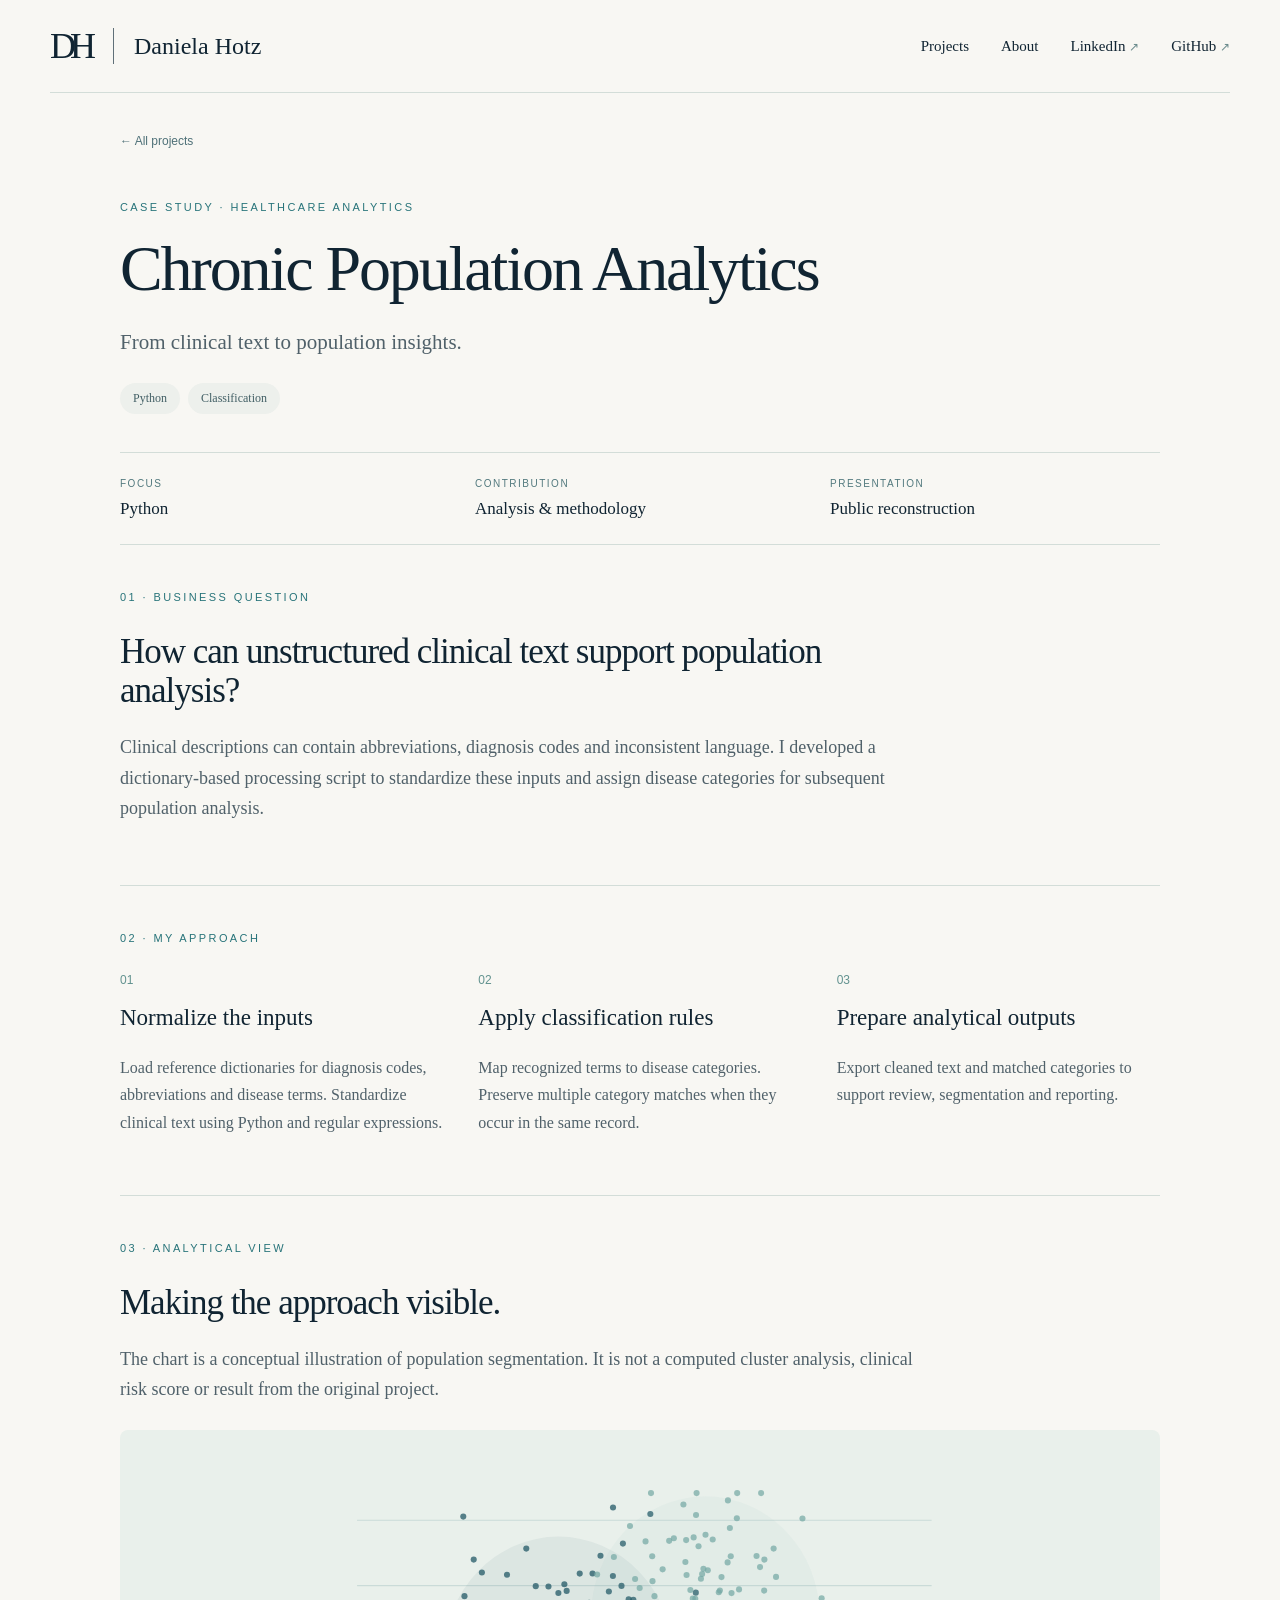
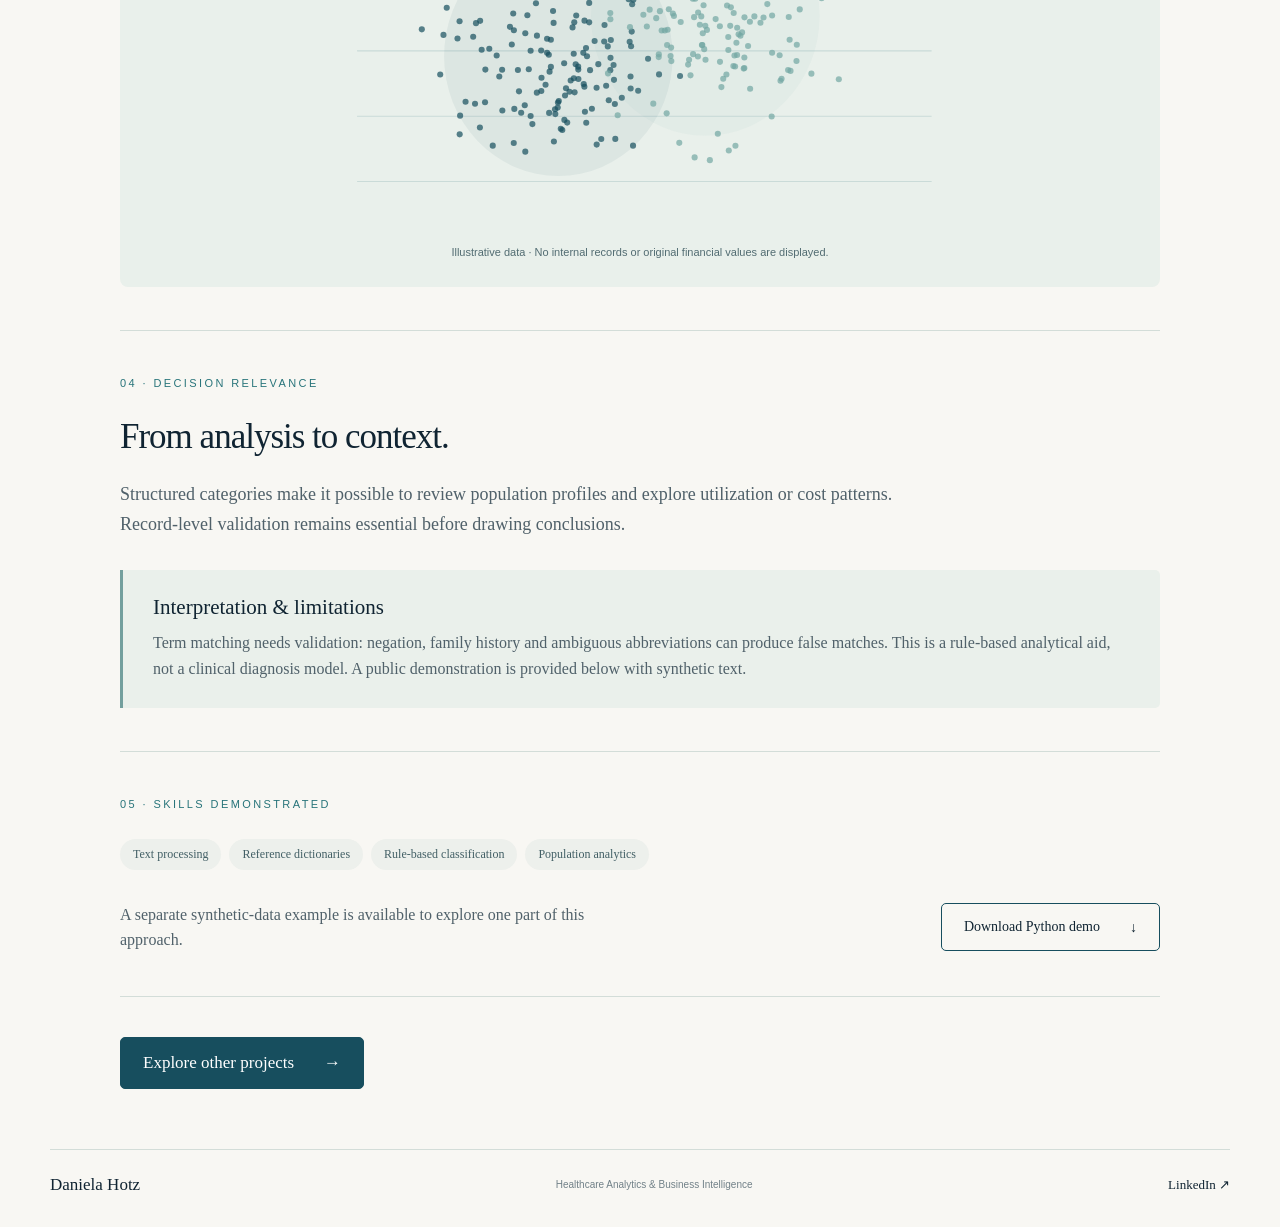
==== cases/chronic-population.html @ 1782ce65 "Add healthcare analytics portfolio with responsive case studies" ====
<!doctype html><html lang="en"><head><meta charset="utf-8"><meta name="viewport" content="width=device-width,initial-scale=1"><meta name="description" content="Daniela Hotz — Healthcare analytics, cost analysis, statistical modeling and business intelligence portfolio."><meta name="theme-color" content="#f8f7f3"><title>Chronic Population Analytics | Daniela Hotz</title><link rel="icon" href="../assets/favicon.svg" type="image/svg+xml"><link rel="stylesheet" href="../assets/style.css"></head><body><a class="skip" href="#main">Skip to content</a><header class="wrap header"><a class="brand" href="../index.html"><span class="monogram">DH</span><span>Daniela Hotz</span></a><nav aria-label="Main navigation"><a href="../index.html#projects">Projects</a><a href="../index.html#about">About</a><a href="https://www.linkedin.com/in/danielahotz/" target="_blank" rel="noopener noreferrer">LinkedIn <span aria-hidden="true">↗</span></a><a href="https://github.com/DHOTZ8/" target="_blank" rel="noopener noreferrer">GitHub <span aria-hidden="true">↗</span></a></nav></header><main id="main" class="wrap case"><a class="back" href="../index.html#projects">← All projects</a><p class="eyebrow">Case study · Healthcare analytics</p><h1>Chronic Population Analytics</h1><p class="lead">From clinical text to population insights.</p><div class="tags"><span>Python</span><span>Classification</span></div><div class="case-meta"><div><span>Focus</span><strong>Python</strong></div><div><span>Contribution</span><strong>Analysis &amp; methodology</strong></div><div><span>Presentation</span><strong>Public reconstruction</strong></div></div><section class="case-section"><p class="eyebrow">01 · Business question</p><h2>How can unstructured clinical text support population analysis?</h2><p>Clinical descriptions can contain abbreviations, diagnosis codes and inconsistent language. I developed a dictionary-based processing script to standardize these inputs and assign disease categories for subsequent population analysis.</p></section><section class="case-section"><p class="eyebrow">02 · My approach</p><div class="method-grid"><article><span class="step-number">01</span><h3>Normalize the inputs</h3><p>Load reference dictionaries for diagnosis codes, abbreviations and disease terms. Standardize clinical text using Python and regular expressions.</p></article><article><span class="step-number">02</span><h3>Apply classification rules</h3><p>Map recognized terms to disease categories. Preserve multiple category matches when they occur in the same record.</p></article><article><span class="step-number">03</span><h3>Prepare analytical outputs</h3><p>Export cleaned text and matched categories to support review, segmentation and reporting.</p></article></div></section><section class="case-section"><p class="eyebrow">03 · Analytical view</p><h2>Making the approach visible.</h2><p>The chart is a conceptual illustration of population segmentation. It is not a computed cluster analysis, clinical risk score or result from the original project.</p><figure class="case-figure"><img src="../assets/population.svg" alt="Illustrative population chart, not original project results"><figcaption>Illustrative data · No internal records or original financial values are displayed.</figcaption></figure></section><section class="case-section"><p class="eyebrow">04 · Decision relevance</p><h2>From analysis to context.</h2><p>Structured categories make it possible to review population profiles and explore utilization or cost patterns. Record-level validation remains essential before drawing conclusions.</p><div class="limitation"><h3>Interpretation &amp; limitations</h3><p>Term matching needs validation: negation, family history and ambiguous abbreviations can produce false matches. This is a rule-based analytical aid, not a clinical diagnosis model. A public demonstration is provided below with synthetic text.</p></div></section><section class="case-section"><p class="eyebrow">05 · Skills demonstrated</p><div class="tags"><span>Text processing</span><span>Reference dictionaries</span><span>Rule-based classification</span><span>Population analytics</span></div><div class="demo-download"><p>A separate synthetic-data example is available to explore one part of this approach.</p><a class="button" href="../code/classification_demo.py" download>Download Python demo <span>↓</span></a></div></section><div class="case-end"><a class="button primary" href="../index.html#projects">Explore other projects <span>→</span></a></div></main><footer class="wrap footer"><a href="../index.html">Daniela Hotz</a><span>Healthcare Analytics &amp; Business Intelligence</span><a href="https://www.linkedin.com/in/danielahotz/" target="_blank" rel="noopener noreferrer">LinkedIn ↗</a></footer></body></html>
---- assets/style.css ----
:root{--paper:#f8f7f3;--navy:#102432;--muted:#50616a;--teal:#174e5e;--soft:#e9f0ec;--line:#d3ddd8;--serif:Georgia,'Times New Roman',serif}*{box-sizing:border-box}html{scroll-behavior:smooth;scroll-padding-top:28px}body{margin:0;background:var(--paper);color:var(--navy);font-family:var(--serif);-webkit-font-smoothing:antialiased}a{color:inherit;text-decoration:none}a:hover{color:#277a80}a:focus-visible{outline:3px solid #2b7c83;outline-offset:5px}img{display:block;width:100%}.wrap{width:min(1180px,calc(100% - 80px));margin:auto}.header{display:flex;justify-content:space-between;align-items:center;padding:28px 0;border-bottom:1px solid var(--line);gap:20px}.brand{display:flex;align-items:center;gap:20px;font-size:24px;white-space:nowrap}.monogram{font-size:36px;letter-spacing:-6px;border-right:1px solid #607078;padding-right:23px;line-height:1}.header nav{display:flex;gap:32px;font-size:15px}.header nav span{font-family:Arial,sans-serif;font-size:12px;color:#698a8b}.hero{padding:66px 0 65px;display:grid;grid-template-columns:1.13fr 1fr;gap:58px;align-items:center}.eyebrow{font-family:Arial,sans-serif;color:#28747a;font-size:11px;letter-spacing:2.4px;text-transform:uppercase;font-weight:500;line-height:1.8;margin:0 0 24px}h1,h2,h3,p{margin-top:0}h1{font-weight:400;font-size:clamp(44px,4.55vw,65px);line-height:1.04;letter-spacing:-2.1px;margin-bottom:25px}h2{font-weight:400;font-size:43px;line-height:1.12;letter-spacing:-1px;margin-bottom:28px}h3{font-weight:400;font-size:24px;line-height:1.2}.hero-description{font-size:22px;line-height:1.5;max-width:490px;margin-bottom:28px;color:#294453}.actions{display:flex;gap:14px;flex-wrap:wrap}.button{display:inline-flex;align-items:center;justify-content:space-between;gap:30px;padding:15px 22px;border:1px solid var(--teal);border-radius:5px;font-size:17px;transition:background .18s,color .18s}.button span{font-family:Arial,sans-serif}.button:hover{background:#e7eeeb;color:var(--teal)}.button.primary{background:var(--teal);color:#fff}.button.primary:hover{background:#286b73}.tools{font-size:13px;letter-spacing:1px;line-height:1.7;margin:31px 0 0;color:var(--muted)}.tools b{padding:0 9px;font-weight:400}.hero-art{background:linear-gradient(135deg,#eaf1ed,#dcebe6);border-radius:10px;position:relative;overflow:hidden;min-height:420px;padding:37px 22px 20px}.chart-label{font-family:Arial,sans-serif;font-size:10px;color:#46686b;position:absolute;right:16px;top:15px;background:#dce9e4;border-radius:4px;padding:6px 9px;letter-spacing:.2px}.hero-art img{margin-top:10px}.hero-art-bottom{border-top:1px solid #d0e0da;padding:22px 8px 0;display:flex;align-items:center;gap:26px}.donut{width:98px;height:98px;border-radius:50%;background:conic-gradient(#164e5e 0 36%,#6ea1a1 36% 70%,#bed7cf 70% 100%);position:relative;flex-shrink:0}.donut:after{content:'';position:absolute;inset:20px;background:#e3eee8;border-radius:50%}.mini-label{font-family:Arial,sans-serif;font-size:9px;letter-spacing:1.5px;color:#52767a}.hero-art-bottom p{margin:8px 0 0;font-size:22px;line-height:1.3;color:#315b64}.projects{border-top:1px solid var(--line);padding-top:32px}.section-kicker{display:flex;align-items:center;gap:22px;margin-bottom:22px}.section-kicker .eyebrow{margin:0;white-space:nowrap}.section-kicker>span{height:1px;background:var(--line);flex:1}.cards{display:grid;grid-template-columns:repeat(3,1fr);gap:19px}.card{border:1px solid var(--line);border-radius:7px;overflow:hidden;transition:transform .2s,box-shadow .2s}.card:hover{transform:translateY(-4px);box-shadow:0 12px 30px #173c4710}.card-image{display:block;position:relative;background:#edf2ee;margin:16px 16px 0;border-radius:5px;overflow:hidden;padding:9px}.card-image .chart-label{font-size:8px;top:7px;right:7px;padding:4px 6px}.card-body{padding:21px 22px 24px}.card h3{font-size:23px;margin-bottom:10px;letter-spacing:-.3px}.card p{font-size:17px;color:var(--muted);line-height:1.45;min-height:50px;margin-bottom:19px}.tags{display:flex;flex-wrap:wrap;gap:8px}.tags span{background:#edf0ec;border-radius:30px;padding:8px 13px;font-size:12px;color:#425f65}.text-link{display:flex;align-items:center;justify-content:space-between;margin-top:27px;font-size:16px}.text-link span{font-family:Arial,sans-serif;font-size:22px}.section-note{font-family:Arial,sans-serif;font-size:11px;color:#687980;margin-top:18px;line-height:1.6}.additional{display:grid;grid-template-columns:.8fr 1fr 1fr;gap:35px;align-items:center;border-top:1px solid var(--line);border-bottom:1px solid var(--line);padding:28px 0;margin-top:37px}.additional>span{font-size:16px}.additional>div{border-left:1px solid var(--line);padding-left:30px;display:grid;grid-template-columns:30px 1fr;column-gap:16px}.additional strong{font-weight:400;font-size:18px}.additional small{grid-column:2;color:#617780;font-size:12px;margin-top:7px}.line-icon{font-size:31px;grid-row:span 2;line-height:1.1}.about{margin-top:55px;background:linear-gradient(120deg,#ecf1ec,#f0f2ee);border-radius:8px;padding:36px 40px}.about-intro{display:flex;gap:38px;align-items:center}.about h2{font-size:38px;margin-bottom:10px}.about .eyebrow{margin-bottom:8px}.lead{font-size:21px;color:var(--muted);line-height:1.5}.about .lead{margin:0}.circles{width:105px;height:88px;position:relative;flex-shrink:0}.circles:before,.circles:after{content:'';position:absolute;width:66px;height:66px;background:#6ea2a139;border-radius:50%;border:1px solid #87aaa629;left:0;top:20px}.circles:after{width:80px;height:80px;left:27px;top:0}.about-content{border-top:1px solid #d6dfd8;margin-top:28px;padding-top:26px;display:grid;grid-template-columns:1fr 1fr;gap:15px 35px}.about-content p{font-size:16px;line-height:1.65;color:#475d66}.education{grid-column:1/-1;display:flex;gap:10px;flex-wrap:wrap}.education span{font-family:Arial,sans-serif;font-size:11px;border:1px solid #d0dbd3;padding:8px 11px;border-radius:4px;color:#4d6469}.code-section{margin-top:60px;padding-bottom:50px;border-bottom:1px solid var(--line);display:grid;grid-template-columns:1fr 1fr;gap:60px;align-items:center}.code-section h2{font-size:36px;margin-bottom:14px}.code-section .eyebrow{margin-bottom:12px}.code-section p:not(.eyebrow){font-size:17px;color:var(--muted);line-height:1.6;margin-bottom:0}.code-links a{display:flex;justify-content:space-between;align-items:center;padding:22px 0;border-bottom:1px solid var(--line);font-size:19px}.code-links small{display:block;font-family:Arial,sans-serif;font-size:11px;color:#667b80;margin-top:8px}.contact{text-align:center;padding:60px 0}.contact h2{font-size:39px;margin-bottom:25px}.contact .eyebrow{margin-bottom:15px}.footer{display:flex;align-items:center;justify-content:space-between;gap:24px;padding:25px 0 32px;border-top:1px solid var(--line);font-size:17px}.footer>span{font-family:Arial,sans-serif;font-size:10px;color:#718188}.footer>a:last-child{font-size:13px}.skip{position:absolute;left:20px;top:-80px;padding:15px;background:#fff;z-index:10}.skip:focus{top:10px}.case{max-width:1040px;padding-top:38px}.back{display:inline-block;font-family:Arial,sans-serif;font-size:12px;color:#4f7178;margin-bottom:50px}.case>h1{max-width:800px;font-size:64px}.case>.lead{margin-bottom:24px}.case>.eyebrow{margin-bottom:18px}.case-meta{display:grid;grid-template-columns:repeat(3,1fr);gap:25px;padding:25px 0;border-top:1px solid var(--line);border-bottom:1px solid var(--line);margin-top:38px}.case-meta span{font-family:Arial,sans-serif;text-transform:uppercase;letter-spacing:1.5px;font-size:10px;color:#52797e;display:block;margin-bottom:10px}.case-meta strong{font-size:17px;font-weight:400}.case-section{padding:43px 0;border-bottom:1px solid var(--line)}.case-section h2{font-size:35px;max-width:740px;margin-bottom:22px}.case-section>p:not(.eyebrow),.case-section article p{font-size:18px;line-height:1.7;color:var(--muted);max-width:800px}.method-grid{display:grid;grid-template-columns:repeat(3,1fr);gap:35px}.step-number{color:#62928f;font-family:Arial,sans-serif;font-size:12px;display:block;margin-bottom:17px}.method-grid h3{font-size:23px}.case-section article p{font-size:16px}.case-figure{margin:25px 0 0;background:#e9f0eb;border-radius:8px;padding:25px}.case-figure img{max-height:370px}.case-figure figcaption{font-family:Arial,sans-serif;color:#526c72;font-size:11px;line-height:1.7;text-align:center;margin-top:18px}.limitation{padding:25px 30px;background:#eaf0eb;border-left:3px solid #739f9d;border-radius:0 5px 5px 0;margin-top:30px}.limitation h3{font-size:21px;margin-bottom:10px}.limitation p{font-size:16px;line-height:1.65;color:var(--muted);margin:0}.demo-download{display:flex;justify-content:space-between;align-items:center;gap:35px;margin-top:32px}.demo-download p{font-size:16px;line-height:1.6;color:var(--muted);max-width:490px;margin:0}.demo-download .button{font-size:14px;white-space:nowrap}.case-end{padding:40px 0 60px}
@media(min-width:1500px){h1{font-size:65px}}@media(max-width:1000px){.wrap{width:calc(100% - 48px)}.hero{gap:30px;padding-top:45px}.hero-art{min-height:350px}.hero h1{font-size:50px}.cards{gap:13px}.card-body{padding:18px}.card h3{font-size:21px}.additional{gap:18px}.additional>div{padding-left:18px}.about{padding:30px}.header nav{gap:22px}.brand{font-size:21px}.hero-art-bottom p{font-size:18px}.donut{width:78px;height:78px}.donut:after{inset:16px}}@media(max-width:700px){.wrap{width:calc(100% - 36px)}.header{flex-direction:column;align-items:flex-start;gap:24px;padding:22px 0}.brand{font-size:23px}.header nav{width:100%;justify-content:space-between;gap:12px;font-size:14px}.hero{grid-template-columns:1fr;gap:30px;padding:38px 0}.hero h1{font-size:48px;letter-spacing:-1.8px}.eyebrow{font-size:10px;letter-spacing:1.7px}.hero-description{font-size:20px}.hero-art{min-height:0;padding:32px 20px 24px}.hero-art img{max-height:240px}.hero-art-bottom{justify-content:center}.tools{font-size:11px;letter-spacing:.5px}.tools b{padding:0 6px}h2{font-size:34px}.cards{grid-template-columns:1fr;gap:24px}.card-image{padding:6px}.card-image img{max-height:235px}.card-body{padding:22px}.card h3{font-size:26px}.card p{min-height:0}.card-image .chart-label{font-size:9px}.additional{grid-template-columns:1fr;gap:23px;padding:25px 0}.additional>div{border-left:0;padding-left:0}.additional strong{font-size:20px}.about{padding:25px 22px;margin-top:35px}.about-intro{gap:18px}.circles{width:62px;height:65px}.circles:before{width:44px;height:44px;top:20px}.circles:after{width:53px;height:53px;left:16px}.about h2{font-size:29px}.about .lead{font-size:17px}.about-content{grid-template-columns:1fr;gap:0}.education{grid-column:auto}.code-section{grid-template-columns:1fr;gap:18px;margin-top:42px;padding-bottom:35px}.code-links a{font-size:18px}.contact{padding:42px 0}.contact h2{font-size:32px}.footer{flex-wrap:wrap;gap:15px}.footer>span{order:3;width:100%;line-height:1.6}.case{padding-top:25px}.case>h1{font-size:45px}.back{margin-bottom:35px}.case-meta{grid-template-columns:1fr;gap:22px}.case-section{padding:33px 0}.case-section h2{font-size:30px}.case-section>p:not(.eyebrow){font-size:17px}.method-grid{grid-template-columns:1fr;gap:22px}.method-grid article p{margin-bottom:0}.case-figure{padding:13px}.demo-download{flex-direction:column;align-items:flex-start;gap:20px}.limitation{padding:23px}.case-end{padding-bottom:40px}}
@media(prefers-reduced-motion:reduce){html{scroll-behavior:auto}*{transition:none!important}}
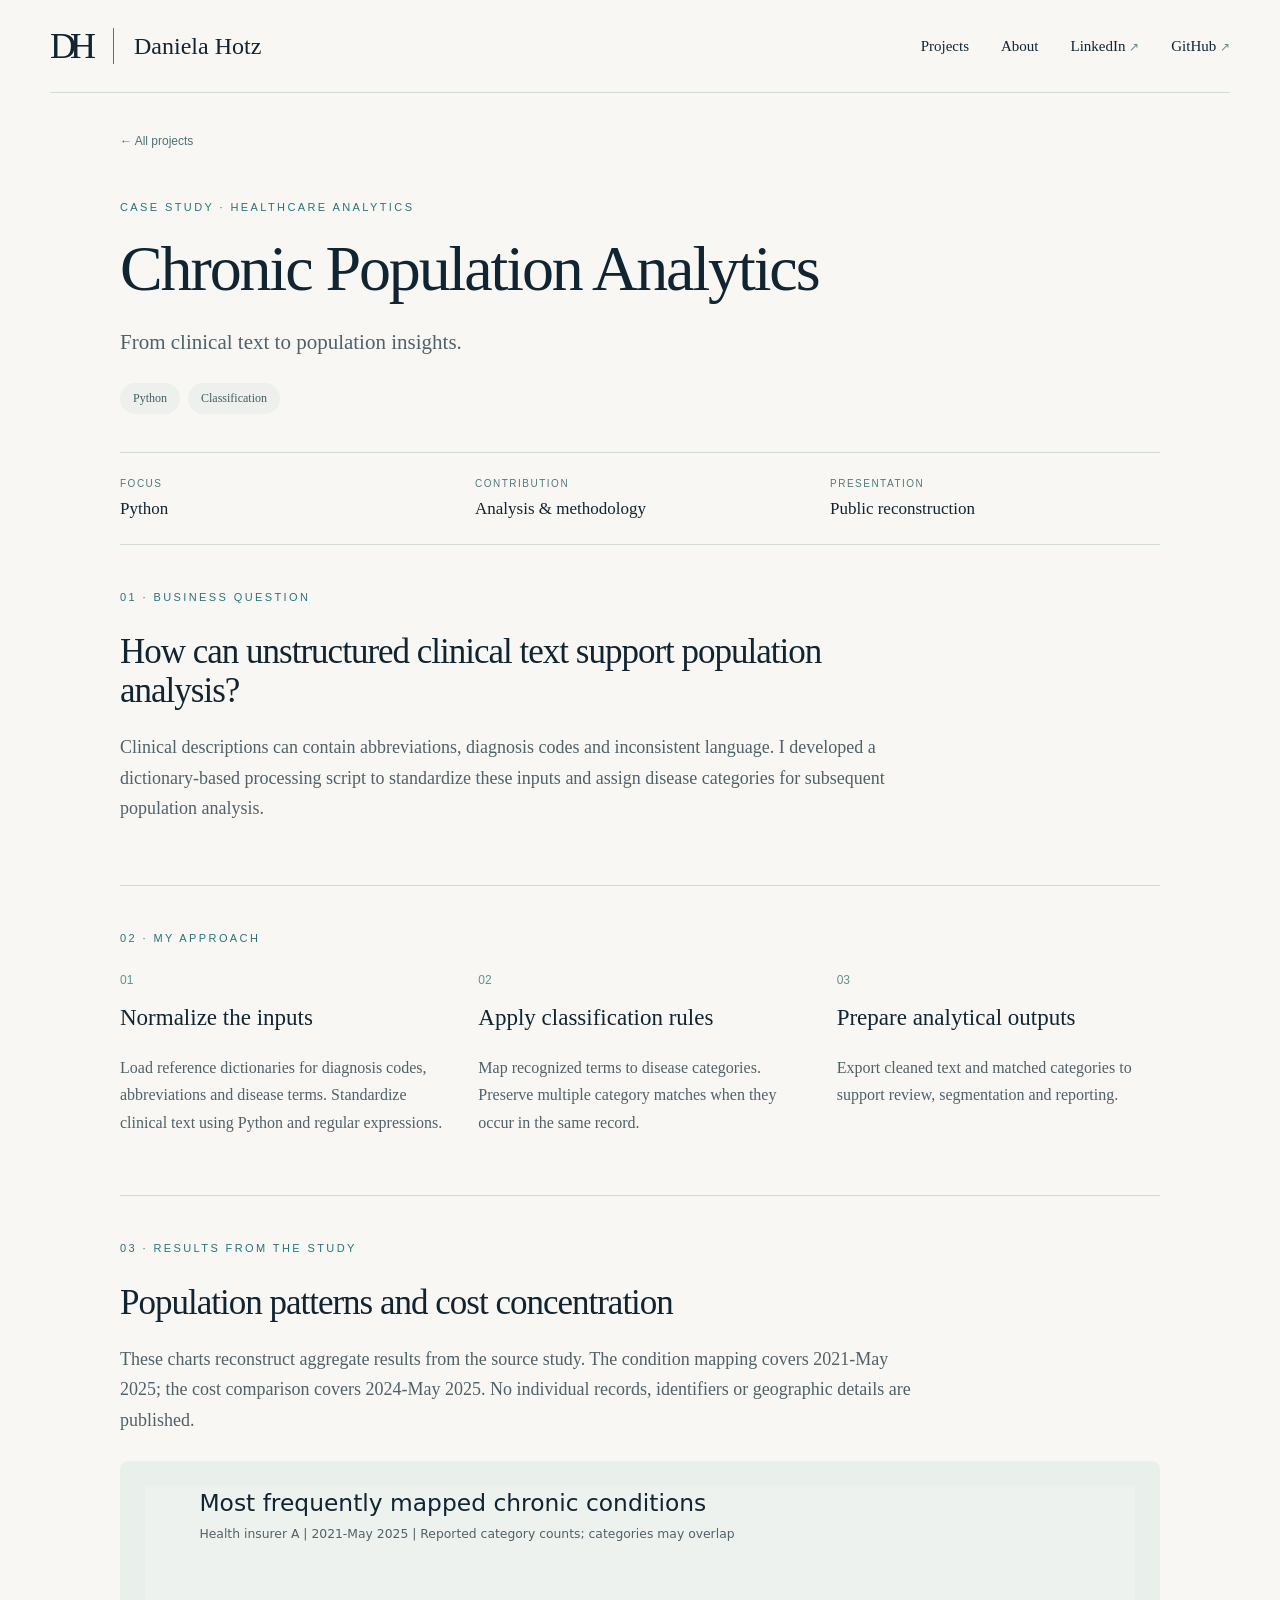
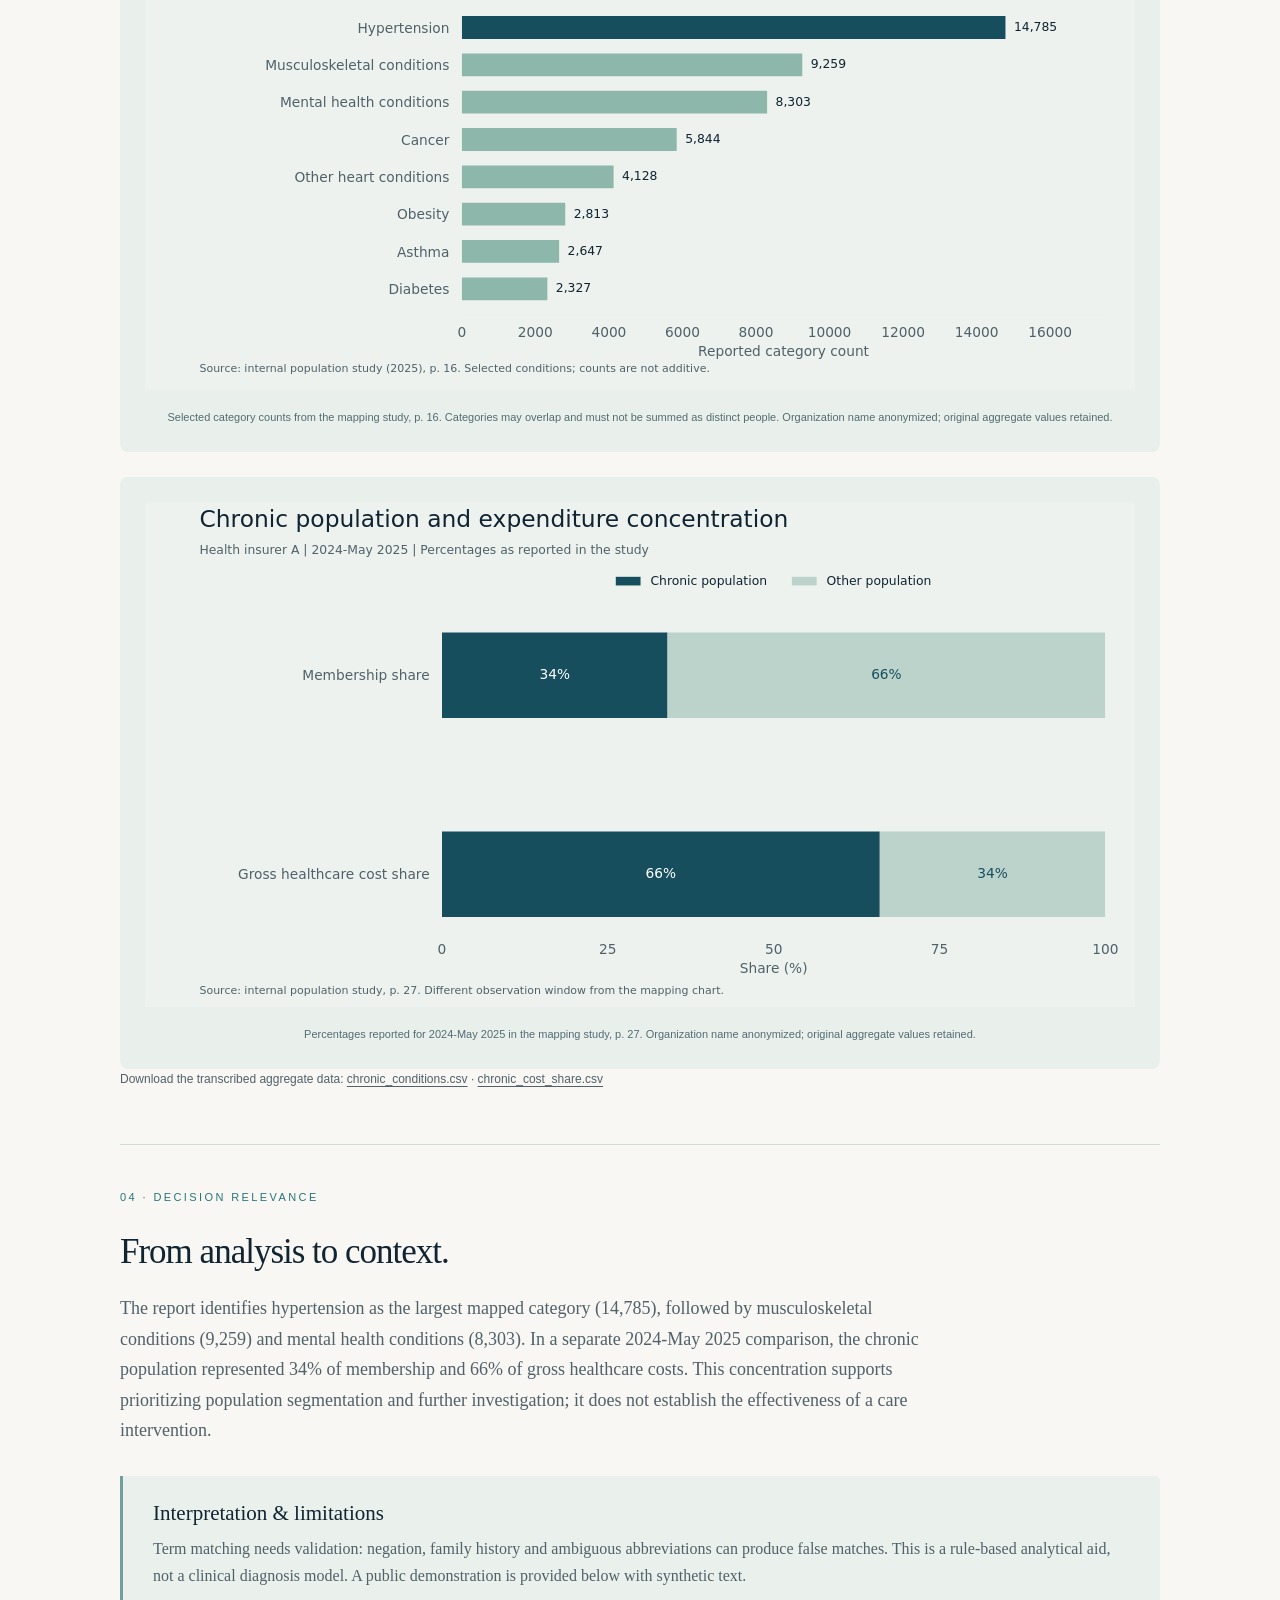
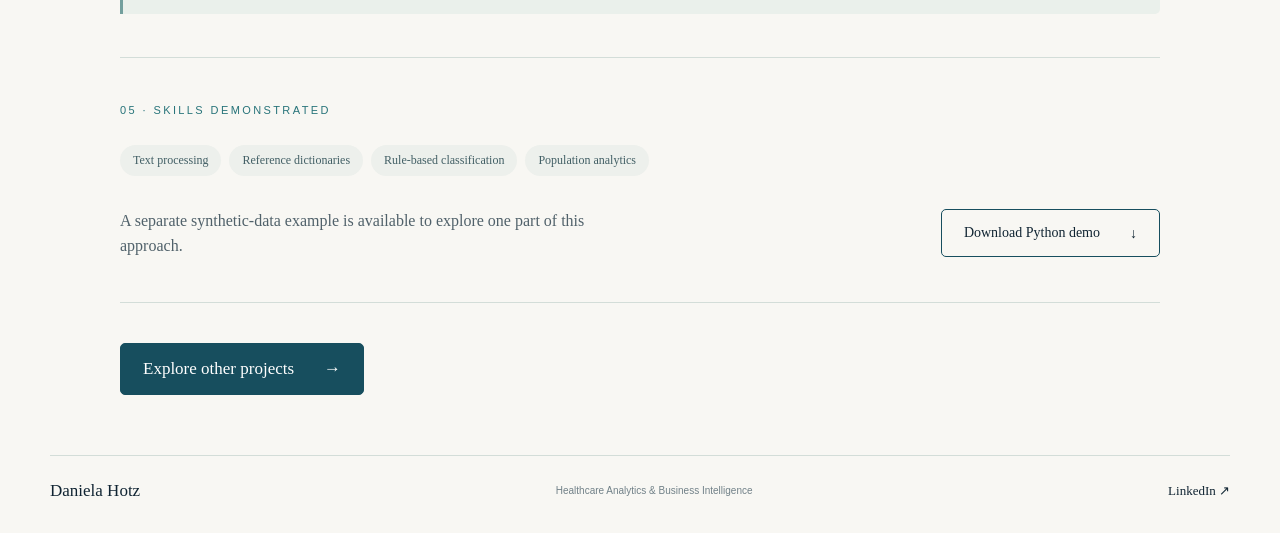
==== commit fbe831eb: "Add original aggregate study charts with anonymized organization and documented data" ====
--- a/cases/chronic-population.html
+++ b/cases/chronic-population.html
@@ -1 +1 @@
-<!doctype html><html lang="en"><head><meta charset="utf-8"><meta name="viewport" content="width=device-width,initial-scale=1"><meta name="description" content="Daniela Hotz — Healthcare analytics, cost analysis, statistical modeling and business intelligence portfolio."><meta name="theme-color" content="#f8f7f3"><title>Chronic Population Analytics | Daniela Hotz</title><link rel="icon" href="../assets/favicon.svg" type="image/svg+xml"><link rel="stylesheet" href="../assets/style.css"></head><body><a class="skip" href="#main">Skip to content</a><header class="wrap header"><a class="brand" href="../index.html"><span class="monogram">DH</span><span>Daniela Hotz</span></a><nav aria-label="Main navigation"><a href="../index.html#projects">Projects</a><a href="../index.html#about">About</a><a href="https://www.linkedin.com/in/danielahotz/" target="_blank" rel="noopener noreferrer">LinkedIn <span aria-hidden="true">↗</span></a><a href="https://github.com/DHOTZ8/" target="_blank" rel="noopener noreferrer">GitHub <span aria-hidden="true">↗</span></a></nav></header><main id="main" class="wrap case"><a class="back" href="../index.html#projects">← All projects</a><p class="eyebrow">Case study · Healthcare analytics</p><h1>Chronic Population Analytics</h1><p class="lead">From clinical text to population insights.</p><div class="tags"><span>Python</span><span>Classification</span></div><div class="case-meta"><div><span>Focus</span><strong>Python</strong></div><div><span>Contribution</span><strong>Analysis &amp; methodology</strong></div><div><span>Presentation</span><strong>Public reconstruction</strong></div></div><section class="case-section"><p class="eyebrow">01 · Business question</p><h2>How can unstructured clinical text support population analysis?</h2><p>Clinical descriptions can contain abbreviations, diagnosis codes and inconsistent language. I developed a dictionary-based processing script to standardize these inputs and assign disease categories for subsequent population analysis.</p></section><section class="case-section"><p class="eyebrow">02 · My approach</p><div class="method-grid"><article><span class="step-number">01</span><h3>Normalize the inputs</h3><p>Load reference dictionaries for diagnosis codes, abbreviations and disease terms. Standardize clinical text using Python and regular expressions.</p></article><article><span class="step-number">02</span><h3>Apply classification rules</h3><p>Map recognized terms to disease categories. Preserve multiple category matches when they occur in the same record.</p></article><article><span class="step-number">03</span><h3>Prepare analytical outputs</h3><p>Export cleaned text and matched categories to support review, segmentation and reporting.</p></article></div></section><section class="case-section"><p class="eyebrow">03 · Analytical view</p><h2>Making the approach visible.</h2><p>The chart is a conceptual illustration of population segmentation. It is not a computed cluster analysis, clinical risk score or result from the original project.</p><figure class="case-figure"><img src="../assets/population.svg" alt="Illustrative population chart, not original project results"><figcaption>Illustrative data · No internal records or original financial values are displayed.</figcaption></figure></section><section class="case-section"><p class="eyebrow">04 · Decision relevance</p><h2>From analysis to context.</h2><p>Structured categories make it possible to review population profiles and explore utilization or cost patterns. Record-level validation remains essential before drawing conclusions.</p><div class="limitation"><h3>Interpretation &amp; limitations</h3><p>Term matching needs validation: negation, family history and ambiguous abbreviations can produce false matches. This is a rule-based analytical aid, not a clinical diagnosis model. A public demonstration is provided below with synthetic text.</p></div></section><section class="case-section"><p class="eyebrow">05 · Skills demonstrated</p><div class="tags"><span>Text processing</span><span>Reference dictionaries</span><span>Rule-based classification</span><span>Population analytics</span></div><div class="demo-download"><p>A separate synthetic-data example is available to explore one part of this approach.</p><a class="button" href="../code/classification_demo.py" download>Download Python demo <span>↓</span></a></div></section><div class="case-end"><a class="button primary" href="../index.html#projects">Explore other projects <span>→</span></a></div></main><footer class="wrap footer"><a href="../index.html">Daniela Hotz</a><span>Healthcare Analytics &amp; Business Intelligence</span><a href="https://www.linkedin.com/in/danielahotz/" target="_blank" rel="noopener noreferrer">LinkedIn ↗</a></footer></body></html>+<!doctype html><html lang="en"><head><meta charset="utf-8"><meta name="viewport" content="width=device-width,initial-scale=1"><meta name="description" content="Daniela Hotz — Healthcare analytics, cost analysis, statistical modeling and business intelligence portfolio."><meta name="theme-color" content="#f8f7f3"><title>Chronic Population Analytics | Daniela Hotz</title><link rel="icon" href="../assets/favicon.svg" type="image/svg+xml"><link rel="stylesheet" href="../assets/style.css"></head><body><a class="skip" href="#main">Skip to content</a><header class="wrap header"><a class="brand" href="../index.html"><span class="monogram">DH</span><span>Daniela Hotz</span></a><nav aria-label="Main navigation"><a href="../index.html#projects">Projects</a><a href="../index.html#about">About</a><a href="https://www.linkedin.com/in/danielahotz/" target="_blank" rel="noopener noreferrer">LinkedIn <span aria-hidden="true">↗</span></a><a href="https://github.com/DHOTZ8/" target="_blank" rel="noopener noreferrer">GitHub <span aria-hidden="true">↗</span></a></nav></header><main id="main" class="wrap case"><a class="back" href="../index.html#projects">← All projects</a><p class="eyebrow">Case study · Healthcare analytics</p><h1>Chronic Population Analytics</h1><p class="lead">From clinical text to population insights.</p><div class="tags"><span>Python</span><span>Classification</span></div><div class="case-meta"><div><span>Focus</span><strong>Python</strong></div><div><span>Contribution</span><strong>Analysis &amp; methodology</strong></div><div><span>Presentation</span><strong>Public reconstruction</strong></div></div><section class="case-section"><p class="eyebrow">01 · Business question</p><h2>How can unstructured clinical text support population analysis?</h2><p>Clinical descriptions can contain abbreviations, diagnosis codes and inconsistent language. I developed a dictionary-based processing script to standardize these inputs and assign disease categories for subsequent population analysis.</p></section><section class="case-section"><p class="eyebrow">02 · My approach</p><div class="method-grid"><article><span class="step-number">01</span><h3>Normalize the inputs</h3><p>Load reference dictionaries for diagnosis codes, abbreviations and disease terms. Standardize clinical text using Python and regular expressions.</p></article><article><span class="step-number">02</span><h3>Apply classification rules</h3><p>Map recognized terms to disease categories. Preserve multiple category matches when they occur in the same record.</p></article><article><span class="step-number">03</span><h3>Prepare analytical outputs</h3><p>Export cleaned text and matched categories to support review, segmentation and reporting.</p></article></div></section><section class="case-section"><p class="eyebrow">03 · Results from the study</p><h2>Population patterns and cost concentration</h2><p>These charts reconstruct aggregate results from the source study. The condition mapping covers 2021-May 2025; the cost comparison covers 2024-May 2025. No individual records, identifiers or geographic details are published.</p><figure class="case-figure"><img src="../assets/population-real.svg" alt="Selected category counts from the mapping study, p. 16. Categories may overlap and must not be summed as distinct people."><figcaption>Selected category counts from the mapping study, p. 16. Categories may overlap and must not be summed as distinct people. Organization name anonymized; original aggregate values retained.</figcaption></figure><figure class="case-figure"><img src="../assets/chronic-share-real.svg" alt="Percentages reported for 2024-May 2025 in the mapping study, p. 27."><figcaption>Percentages reported for 2024-May 2025 in the mapping study, p. 27. Organization name anonymized; original aggregate values retained.</figcaption></figure><p class="data-link">Download the transcribed aggregate data: <a href="../data/chronic_conditions.csv" download>chronic_conditions.csv</a> · <a href="../data/chronic_cost_share.csv" download>chronic_cost_share.csv</a></p></section><section class="case-section"><p class="eyebrow">04 · Decision relevance</p><h2>From analysis to context.</h2><p>The report identifies hypertension as the largest mapped category (14,785), followed by musculoskeletal conditions (9,259) and mental health conditions (8,303). In a separate 2024-May 2025 comparison, the chronic population represented 34% of membership and 66% of gross healthcare costs. This concentration supports prioritizing population segmentation and further investigation; it does not establish the effectiveness of a care intervention.</p><div class="limitation"><h3>Interpretation &amp; limitations</h3><p>Term matching needs validation: negation, family history and ambiguous abbreviations can produce false matches. This is a rule-based analytical aid, not a clinical diagnosis model. A public demonstration is provided below with synthetic text.</p></div></section><section class="case-section"><p class="eyebrow">05 · Skills demonstrated</p><div class="tags"><span>Text processing</span><span>Reference dictionaries</span><span>Rule-based classification</span><span>Population analytics</span></div><div class="demo-download"><p>A separate synthetic-data example is available to explore one part of this approach.</p><a class="button" href="../code/classification_demo.py" download>Download Python demo <span>↓</span></a></div></section><div class="case-end"><a class="button primary" href="../index.html#projects">Explore other projects <span>→</span></a></div></main><footer class="wrap footer"><a href="../index.html">Daniela Hotz</a><span>Healthcare Analytics &amp; Business Intelligence</span><a href="https://www.linkedin.com/in/danielahotz/" target="_blank" rel="noopener noreferrer">LinkedIn ↗</a></footer></body></html>
--- a/assets/style.css
+++ b/assets/style.css
@@ -1,3 +1,9 @@
 :root{--paper:#f8f7f3;--navy:#102432;--muted:#50616a;--teal:#174e5e;--soft:#e9f0ec;--line:#d3ddd8;--serif:Georgia,'Times New Roman',serif}*{box-sizing:border-box}html{scroll-behavior:smooth;scroll-padding-top:28px}body{margin:0;background:var(--paper);color:var(--navy);font-family:var(--serif);-webkit-font-smoothing:antialiased}a{color:inherit;text-decoration:none}a:hover{color:#277a80}a:focus-visible{outline:3px solid #2b7c83;outline-offset:5px}img{display:block;width:100%}.wrap{width:min(1180px,calc(100% - 80px));margin:auto}.header{display:flex;justify-content:space-between;align-items:center;padding:28px 0;border-bottom:1px solid var(--line);gap:20px}.brand{display:flex;align-items:center;gap:20px;font-size:24px;white-space:nowrap}.monogram{font-size:36px;letter-spacing:-6px;border-right:1px solid #607078;padding-right:23px;line-height:1}.header nav{display:flex;gap:32px;font-size:15px}.header nav span{font-family:Arial,sans-serif;font-size:12px;color:#698a8b}.hero{padding:66px 0 65px;display:grid;grid-template-columns:1.13fr 1fr;gap:58px;align-items:center}.eyebrow{font-family:Arial,sans-serif;color:#28747a;font-size:11px;letter-spacing:2.4px;text-transform:uppercase;font-weight:500;line-height:1.8;margin:0 0 24px}h1,h2,h3,p{margin-top:0}h1{font-weight:400;font-size:clamp(44px,4.55vw,65px);line-height:1.04;letter-spacing:-2.1px;margin-bottom:25px}h2{font-weight:400;font-size:43px;line-height:1.12;letter-spacing:-1px;margin-bottom:28px}h3{font-weight:400;font-size:24px;line-height:1.2}.hero-description{font-size:22px;line-height:1.5;max-width:490px;margin-bottom:28px;color:#294453}.actions{display:flex;gap:14px;flex-wrap:wrap}.button{display:inline-flex;align-items:center;justify-content:space-between;gap:30px;padding:15px 22px;border:1px solid var(--teal);border-radius:5px;font-size:17px;transition:background .18s,color .18s}.button span{font-family:Arial,sans-serif}.button:hover{background:#e7eeeb;color:var(--teal)}.button.primary{background:var(--teal);color:#fff}.button.primary:hover{background:#286b73}.tools{font-size:13px;letter-spacing:1px;line-height:1.7;margin:31px 0 0;color:var(--muted)}.tools b{padding:0 9px;font-weight:400}.hero-art{background:linear-gradient(135deg,#eaf1ed,#dcebe6);border-radius:10px;position:relative;overflow:hidden;min-height:420px;padding:37px 22px 20px}.chart-label{font-family:Arial,sans-serif;font-size:10px;color:#46686b;position:absolute;right:16px;top:15px;background:#dce9e4;border-radius:4px;padding:6px 9px;letter-spacing:.2px}.hero-art img{margin-top:10px}.hero-art-bottom{border-top:1px solid #d0e0da;padding:22px 8px 0;display:flex;align-items:center;gap:26px}.donut{width:98px;height:98px;border-radius:50%;background:conic-gradient(#164e5e 0 36%,#6ea1a1 36% 70%,#bed7cf 70% 100%);position:relative;flex-shrink:0}.donut:after{content:'';position:absolute;inset:20px;background:#e3eee8;border-radius:50%}.mini-label{font-family:Arial,sans-serif;font-size:9px;letter-spacing:1.5px;color:#52767a}.hero-art-bottom p{margin:8px 0 0;font-size:22px;line-height:1.3;color:#315b64}.projects{border-top:1px solid var(--line);padding-top:32px}.section-kicker{display:flex;align-items:center;gap:22px;margin-bottom:22px}.section-kicker .eyebrow{margin:0;white-space:nowrap}.section-kicker>span{height:1px;background:var(--line);flex:1}.cards{display:grid;grid-template-columns:repeat(3,1fr);gap:19px}.card{border:1px solid var(--line);border-radius:7px;overflow:hidden;transition:transform .2s,box-shadow .2s}.card:hover{transform:translateY(-4px);box-shadow:0 12px 30px #173c4710}.card-image{display:block;position:relative;background:#edf2ee;margin:16px 16px 0;border-radius:5px;overflow:hidden;padding:9px}.card-image .chart-label{font-size:8px;top:7px;right:7px;padding:4px 6px}.card-body{padding:21px 22px 24px}.card h3{font-size:23px;margin-bottom:10px;letter-spacing:-.3px}.card p{font-size:17px;color:var(--muted);line-height:1.45;min-height:50px;margin-bottom:19px}.tags{display:flex;flex-wrap:wrap;gap:8px}.tags span{background:#edf0ec;border-radius:30px;padding:8px 13px;font-size:12px;color:#425f65}.text-link{display:flex;align-items:center;justify-content:space-between;margin-top:27px;font-size:16px}.text-link span{font-family:Arial,sans-serif;font-size:22px}.section-note{font-family:Arial,sans-serif;font-size:11px;color:#687980;margin-top:18px;line-height:1.6}.additional{display:grid;grid-template-columns:.8fr 1fr 1fr;gap:35px;align-items:center;border-top:1px solid var(--line);border-bottom:1px solid var(--line);padding:28px 0;margin-top:37px}.additional>span{font-size:16px}.additional>div{border-left:1px solid var(--line);padding-left:30px;display:grid;grid-template-columns:30px 1fr;column-gap:16px}.additional strong{font-weight:400;font-size:18px}.additional small{grid-column:2;color:#617780;font-size:12px;margin-top:7px}.line-icon{font-size:31px;grid-row:span 2;line-height:1.1}.about{margin-top:55px;background:linear-gradient(120deg,#ecf1ec,#f0f2ee);border-radius:8px;padding:36px 40px}.about-intro{display:flex;gap:38px;align-items:center}.about h2{font-size:38px;margin-bottom:10px}.about .eyebrow{margin-bottom:8px}.lead{font-size:21px;color:var(--muted);line-height:1.5}.about .lead{margin:0}.circles{width:105px;height:88px;position:relative;flex-shrink:0}.circles:before,.circles:after{content:'';position:absolute;width:66px;height:66px;background:#6ea2a139;border-radius:50%;border:1px solid #87aaa629;left:0;top:20px}.circles:after{width:80px;height:80px;left:27px;top:0}.about-content{border-top:1px solid #d6dfd8;margin-top:28px;padding-top:26px;display:grid;grid-template-columns:1fr 1fr;gap:15px 35px}.about-content p{font-size:16px;line-height:1.65;color:#475d66}.education{grid-column:1/-1;display:flex;gap:10px;flex-wrap:wrap}.education span{font-family:Arial,sans-serif;font-size:11px;border:1px solid #d0dbd3;padding:8px 11px;border-radius:4px;color:#4d6469}.code-section{margin-top:60px;padding-bottom:50px;border-bottom:1px solid var(--line);display:grid;grid-template-columns:1fr 1fr;gap:60px;align-items:center}.code-section h2{font-size:36px;margin-bottom:14px}.code-section .eyebrow{margin-bottom:12px}.code-section p:not(.eyebrow){font-size:17px;color:var(--muted);line-height:1.6;margin-bottom:0}.code-links a{display:flex;justify-content:space-between;align-items:center;padding:22px 0;border-bottom:1px solid var(--line);font-size:19px}.code-links small{display:block;font-family:Arial,sans-serif;font-size:11px;color:#667b80;margin-top:8px}.contact{text-align:center;padding:60px 0}.contact h2{font-size:39px;margin-bottom:25px}.contact .eyebrow{margin-bottom:15px}.footer{display:flex;align-items:center;justify-content:space-between;gap:24px;padding:25px 0 32px;border-top:1px solid var(--line);font-size:17px}.footer>span{font-family:Arial,sans-serif;font-size:10px;color:#718188}.footer>a:last-child{font-size:13px}.skip{position:absolute;left:20px;top:-80px;padding:15px;background:#fff;z-index:10}.skip:focus{top:10px}.case{max-width:1040px;padding-top:38px}.back{display:inline-block;font-family:Arial,sans-serif;font-size:12px;color:#4f7178;margin-bottom:50px}.case>h1{max-width:800px;font-size:64px}.case>.lead{margin-bottom:24px}.case>.eyebrow{margin-bottom:18px}.case-meta{display:grid;grid-template-columns:repeat(3,1fr);gap:25px;padding:25px 0;border-top:1px solid var(--line);border-bottom:1px solid var(--line);margin-top:38px}.case-meta span{font-family:Arial,sans-serif;text-transform:uppercase;letter-spacing:1.5px;font-size:10px;color:#52797e;display:block;margin-bottom:10px}.case-meta strong{font-size:17px;font-weight:400}.case-section{padding:43px 0;border-bottom:1px solid var(--line)}.case-section h2{font-size:35px;max-width:740px;margin-bottom:22px}.case-section>p:not(.eyebrow),.case-section article p{font-size:18px;line-height:1.7;color:var(--muted);max-width:800px}.method-grid{display:grid;grid-template-columns:repeat(3,1fr);gap:35px}.step-number{color:#62928f;font-family:Arial,sans-serif;font-size:12px;display:block;margin-bottom:17px}.method-grid h3{font-size:23px}.case-section article p{font-size:16px}.case-figure{margin:25px 0 0;background:#e9f0eb;border-radius:8px;padding:25px}.case-figure img{max-height:370px}.case-figure figcaption{font-family:Arial,sans-serif;color:#526c72;font-size:11px;line-height:1.7;text-align:center;margin-top:18px}.limitation{padding:25px 30px;background:#eaf0eb;border-left:3px solid #739f9d;border-radius:0 5px 5px 0;margin-top:30px}.limitation h3{font-size:21px;margin-bottom:10px}.limitation p{font-size:16px;line-height:1.65;color:var(--muted);margin:0}.demo-download{display:flex;justify-content:space-between;align-items:center;gap:35px;margin-top:32px}.demo-download p{font-size:16px;line-height:1.6;color:var(--muted);max-width:490px;margin:0}.demo-download .button{font-size:14px;white-space:nowrap}.case-end{padding:40px 0 60px}
 @media(min-width:1500px){h1{font-size:65px}}@media(max-width:1000px){.wrap{width:calc(100% - 48px)}.hero{gap:30px;padding-top:45px}.hero-art{min-height:350px}.hero h1{font-size:50px}.cards{gap:13px}.card-body{padding:18px}.card h3{font-size:21px}.additional{gap:18px}.additional>div{padding-left:18px}.about{padding:30px}.header nav{gap:22px}.brand{font-size:21px}.hero-art-bottom p{font-size:18px}.donut{width:78px;height:78px}.donut:after{inset:16px}}@media(max-width:700px){.wrap{width:calc(100% - 36px)}.header{flex-direction:column;align-items:flex-start;gap:24px;padding:22px 0}.brand{font-size:23px}.header nav{width:100%;justify-content:space-between;gap:12px;font-size:14px}.hero{grid-template-columns:1fr;gap:30px;padding:38px 0}.hero h1{font-size:48px;letter-spacing:-1.8px}.eyebrow{font-size:10px;letter-spacing:1.7px}.hero-description{font-size:20px}.hero-art{min-height:0;padding:32px 20px 24px}.hero-art img{max-height:240px}.hero-art-bottom{justify-content:center}.tools{font-size:11px;letter-spacing:.5px}.tools b{padding:0 6px}h2{font-size:34px}.cards{grid-template-columns:1fr;gap:24px}.card-image{padding:6px}.card-image img{max-height:235px}.card-body{padding:22px}.card h3{font-size:26px}.card p{min-height:0}.card-image .chart-label{font-size:9px}.additional{grid-template-columns:1fr;gap:23px;padding:25px 0}.additional>div{border-left:0;padding-left:0}.additional strong{font-size:20px}.about{padding:25px 22px;margin-top:35px}.about-intro{gap:18px}.circles{width:62px;height:65px}.circles:before{width:44px;height:44px;top:20px}.circles:after{width:53px;height:53px;left:16px}.about h2{font-size:29px}.about .lead{font-size:17px}.about-content{grid-template-columns:1fr;gap:0}.education{grid-column:auto}.code-section{grid-template-columns:1fr;gap:18px;margin-top:42px;padding-bottom:35px}.code-links a{font-size:18px}.contact{padding:42px 0}.contact h2{font-size:32px}.footer{flex-wrap:wrap;gap:15px}.footer>span{order:3;width:100%;line-height:1.6}.case{padding-top:25px}.case>h1{font-size:45px}.back{margin-bottom:35px}.case-meta{grid-template-columns:1fr;gap:22px}.case-section{padding:33px 0}.case-section h2{font-size:30px}.case-section>p:not(.eyebrow){font-size:17px}.method-grid{grid-template-columns:1fr;gap:22px}.method-grid article p{margin-bottom:0}.case-figure{padding:13px}.demo-download{flex-direction:column;align-items:flex-start;gap:20px}.limitation{padding:23px}.case-end{padding-bottom:40px}}
 @media(prefers-reduced-motion:reduce){html{scroll-behavior:auto}*{transition:none!important}}
+
+.data-link{font-family:Arial,sans-serif;font-size:12px!important;overflow-wrap:anywhere}.data-link a{text-decoration:underline;text-underline-offset:3px}.card-image img{aspect-ratio:600/340;object-fit:contain}.case-figure img{max-height:none}
+
+.data-link{font-family:Arial,sans-serif;font-size:12px!important;overflow-wrap:anywhere}.data-link a{text-decoration:underline;text-underline-offset:3px}.card-image img{aspect-ratio:600/340;object-fit:contain}.case-figure img{max-height:none}
+
+.data-link{font-family:Arial,sans-serif;font-size:12px!important;overflow-wrap:anywhere}.data-link a{text-decoration:underline;text-underline-offset:3px}.card-image img{aspect-ratio:600/340;object-fit:contain}.case-figure img{max-height:none}
